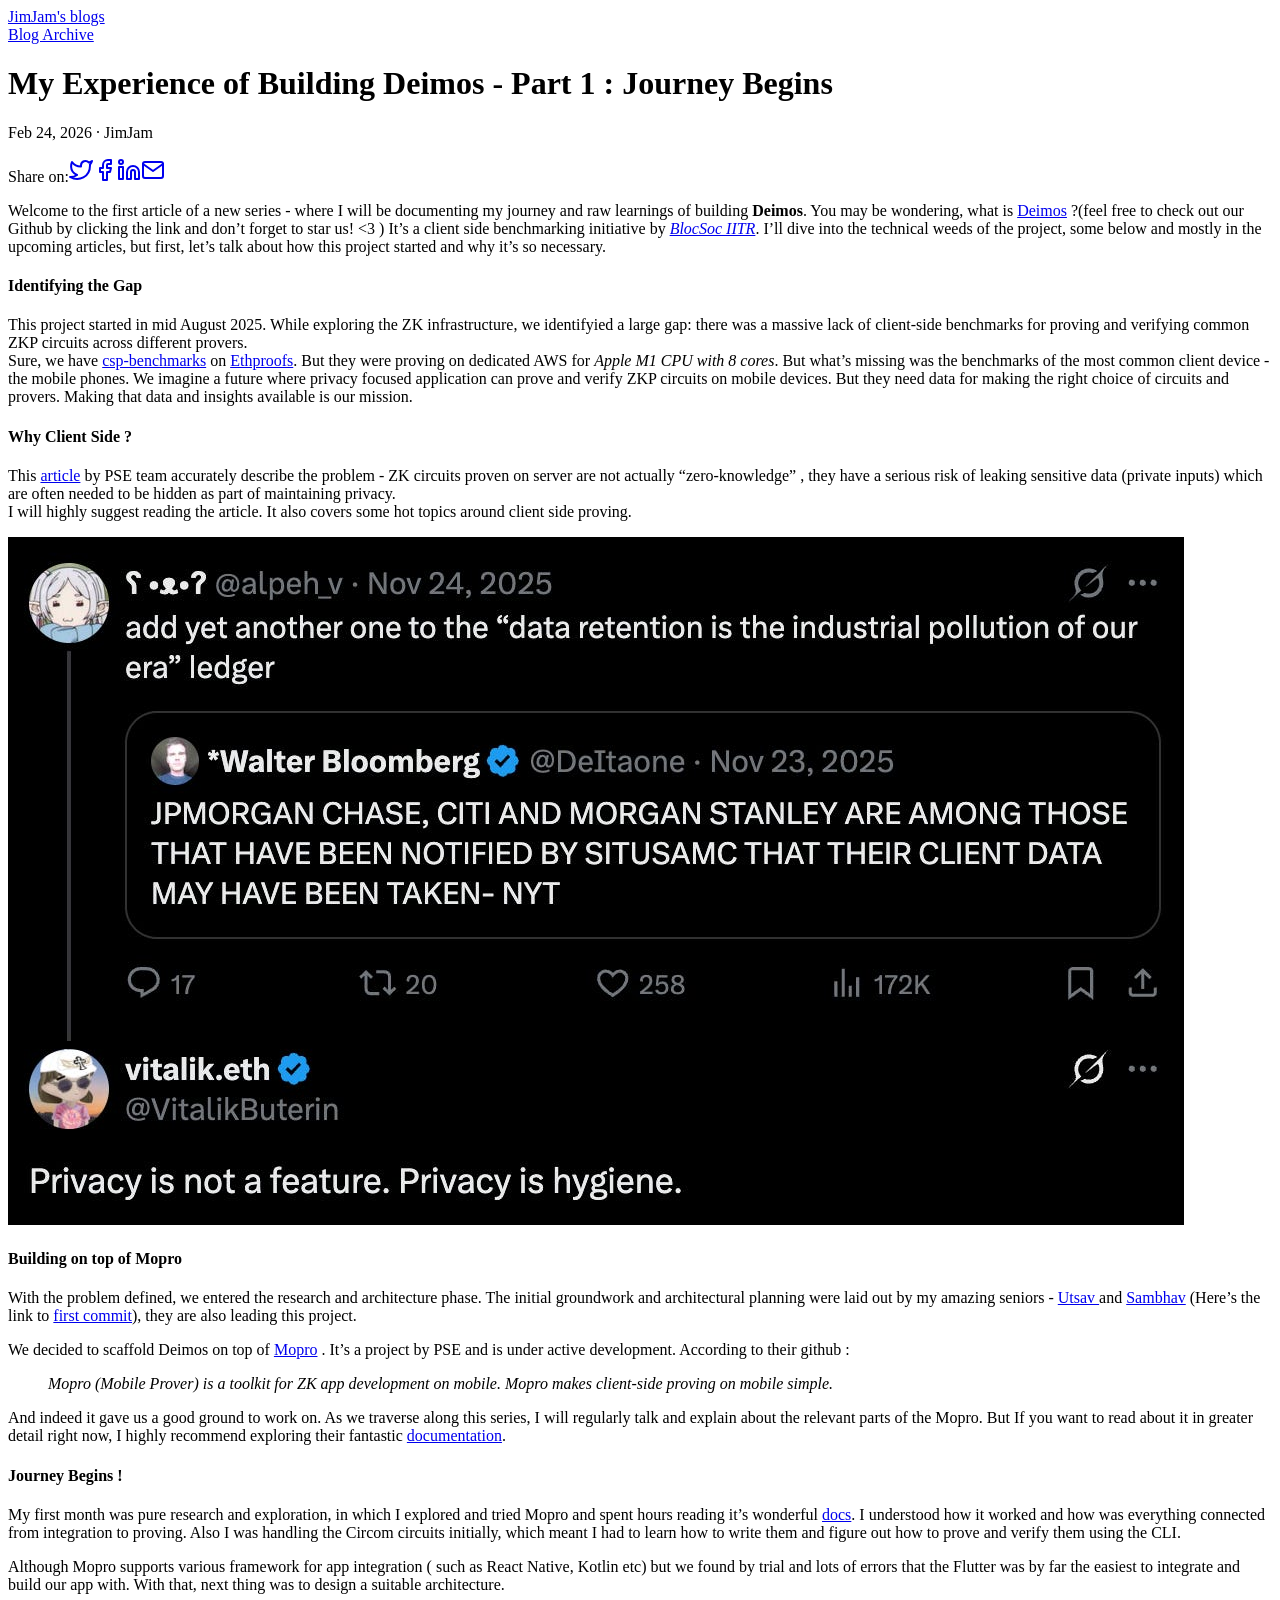
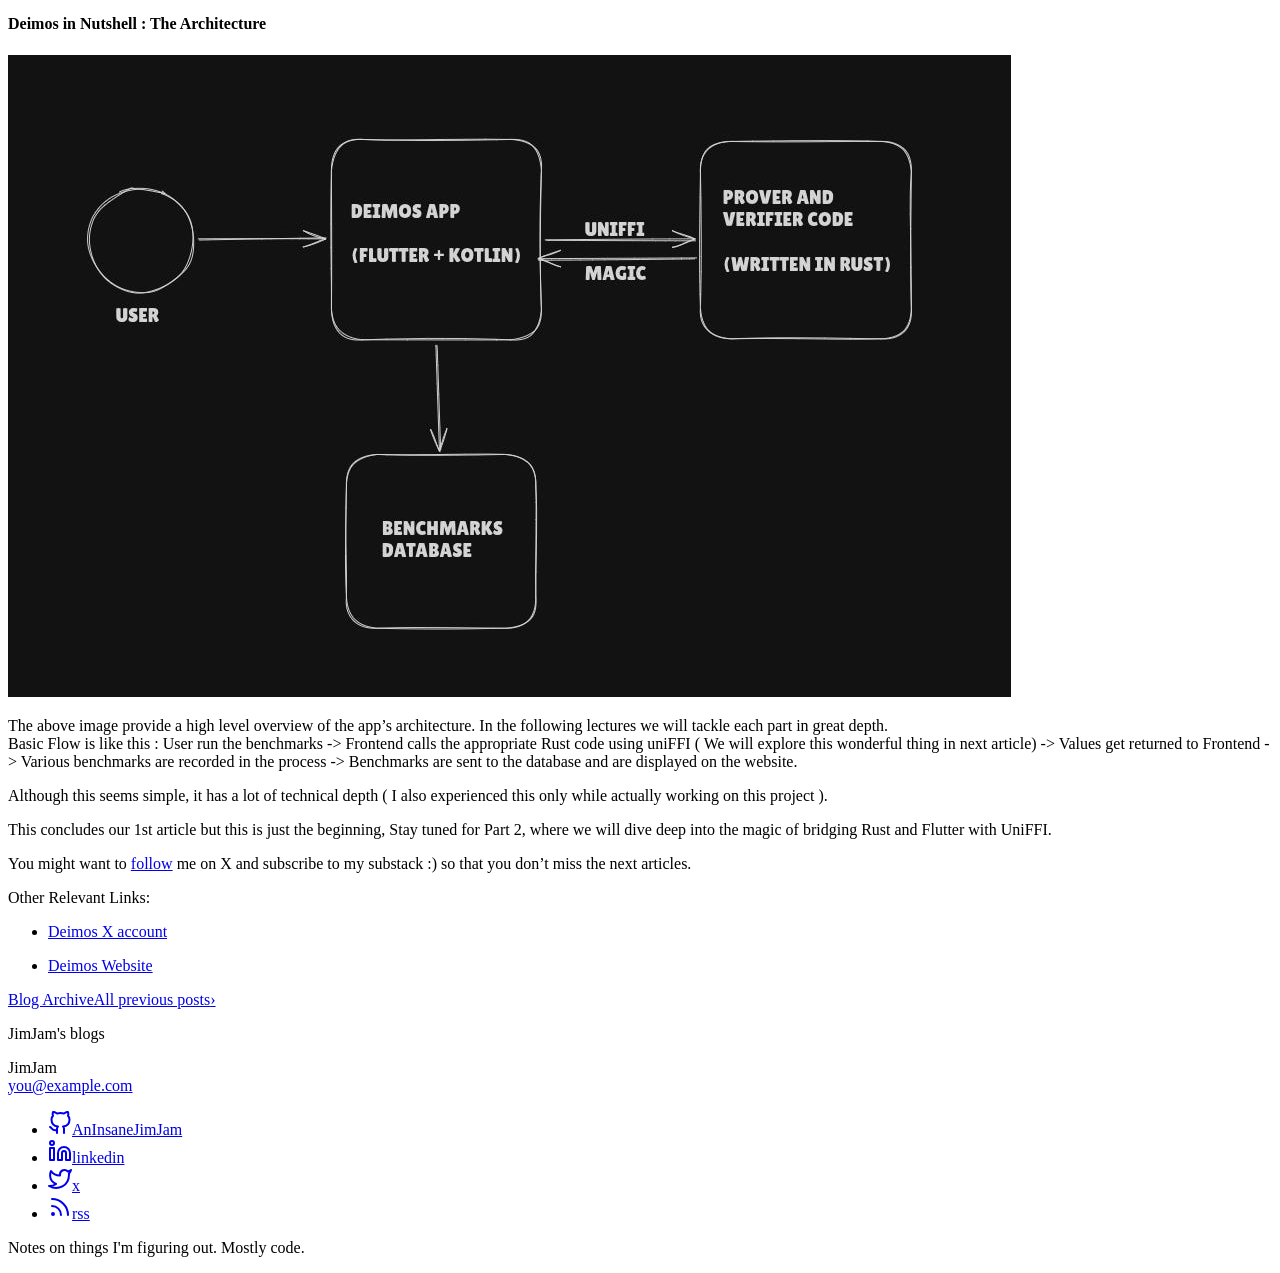
==== docs/building-deimos-part-1/index.html @ ca6a301f "Build to repo-root docs/ for GitHub Pages Pages serves either the repo root or /docs, so build.py no" ====
<!doctype html>
<html lang="en">
<head>
<meta charset="utf-8">
<meta name="viewport" content="width=device-width, initial-scale=1">
<title>My Experience of Building Deimos - Part 1 : Journey Begins</title>
<link rel="alternate" type="application/rss+xml" title="JimJam's blogs" href="/feed.xml">
<link rel="stylesheet" href="/style.css">
</head>
<body>

<header><div class="wrap">
  <a class="site" href="/">JimJam's blogs</a>
  <nav><a href="/">Blog Archive</a></nav>
</div></header>

<main class="wrap">
<h1>My Experience of Building Deimos - Part 1 : Journey Begins</h1><p class="meta">Feb 24, 2026 &middot; JimJam</p><p class="share"><span>Share on:</span><a href="https://twitter.com/intent/tweet?url=https%3A%2F%2Fanandbansal.me%2Fbuilding-deimos-part-1%2F&text=My%20Experience%20of%20Building%20Deimos%20-%20Part%201%20%3A%20Journey%20Begins" title="Share on twitter" aria-label="Share on twitter" rel="noopener" target="_blank"><svg xmlns="http://www.w3.org/2000/svg" width="24" height="24" viewBox="0 0 24 24" fill="none" stroke="currentColor" stroke-width="2" stroke-linecap="round" stroke-linejoin="round" class="feather feather-twitter"><path d="M23 3a10.9 10.9 0 0 1-3.14 1.53 4.48 4.48 0 0 0-7.86 3v1A10.66 10.66 0 0 1 3 4s-4 9 5 13a11.64 11.64 0 0 1-7 2c9 5 20 0 20-11.5a4.5 4.5 0 0 0-.08-.83A7.72 7.72 0 0 0 23 3z"></path></svg></a><a href="https://www.facebook.com/sharer/sharer.php?u=https%3A%2F%2Fanandbansal.me%2Fbuilding-deimos-part-1%2F" title="Share on facebook" aria-label="Share on facebook" rel="noopener" target="_blank"><svg xmlns="http://www.w3.org/2000/svg" width="24" height="24" viewBox="0 0 24 24" fill="none" stroke="currentColor" stroke-width="2" stroke-linecap="round" stroke-linejoin="round" class="feather feather-facebook"><path d="M18 2h-3a5 5 0 0 0-5 5v3H7v4h3v8h4v-8h3l1-4h-4V7a1 1 0 0 1 1-1h3z"></path></svg></a><a href="https://www.linkedin.com/sharing/share-offsite/?url=https%3A%2F%2Fanandbansal.me%2Fbuilding-deimos-part-1%2F" title="Share on linkedin" aria-label="Share on linkedin" rel="noopener" target="_blank"><svg xmlns="http://www.w3.org/2000/svg" width="24" height="24" viewBox="0 0 24 24" fill="none" stroke="currentColor" stroke-width="2" stroke-linecap="round" stroke-linejoin="round" class="feather feather-linkedin"><path d="M16 8a6 6 0 0 1 6 6v7h-4v-7a2 2 0 0 0-2-2 2 2 0 0 0-2 2v7h-4v-7a6 6 0 0 1 6-6z"></path><rect x="2" y="9" width="4" height="12"></rect><circle cx="4" cy="4" r="2"></circle></svg></a><a href="mailto:?subject=My%20Experience%20of%20Building%20Deimos%20-%20Part%201%20%3A%20Journey%20Begins&body=https%3A%2F%2Fanandbansal.me%2Fbuilding-deimos-part-1%2F" title="Share on mail" aria-label="Share on mail" rel="noopener" target="_blank"><svg xmlns="http://www.w3.org/2000/svg" width="24" height="24" viewBox="0 0 24 24" fill="none" stroke="currentColor" stroke-width="2" stroke-linecap="round" stroke-linejoin="round" class="feather feather-mail"><path d="M4 4h16c1.1 0 2 .9 2 2v12c0 1.1-.9 2-2 2H4c-1.1 0-2-.9-2-2V6c0-1.1.9-2 2-2z"></path><polyline points="22,6 12,13 2,6"></polyline></svg></a></p>
<p>Welcome to the first article of a new series - where I will be documenting my journey and raw learnings of building <strong>Deimos</strong>. You may be wondering, what is <a href="https://github.com/BlocSoc-iitr/Deimos">Deimos</a> ?(feel free to check out our Github by clicking the link and don&rsquo;t forget to star us! &lt;3 ) It&rsquo;s a client side benchmarking initiative by <em><a href="https://blocsoc.eth.limo/">BlocSoc IITR</a></em>. I&rsquo;ll dive into the technical weeds of the project, some below and mostly in the upcoming articles, but first, let&rsquo;s talk about how this project started and why it&rsquo;s so necessary. </p>
<h4>Identifying the Gap</h4>
<p>This project started in mid August 2025. While exploring the ZK infrastructure, we identifyied a large gap: there was a massive lack of client-side benchmarks for proving and verifying common ZKP circuits across different provers.<br />
Sure, we have <a href="https://github.com/privacy-ethereum/csp-benchmarks">csp-benchmarks</a> on <a href="https://ethproofs.org/csp-benchmarks">Ethproofs</a>. But they were proving on dedicated AWS for <em>Apple M1 CPU with 8 cores</em>. But what&rsquo;s missing was the benchmarks of the most common client device - the mobile phones. We imagine a future where privacy focused application can prove and verify ZKP circuits on mobile devices. But they need data for making the right choice of circuits and provers. Making that data and insights available is our mission.</p>
<h4>Why Client Side ?</h4>
<p>This <a href="https://pse.dev/blog/client-side-gpu-everyday-ef-privacy">article</a> by PSE team accurately describe the problem - ZK circuits proven on server are not actually &ldquo;zero-knowledge&rdquo; , they have a serious risk of leaking sensitive data (private inputs) which are often needed to be hidden as part of maintaining privacy.<br />
I will highly suggest reading the article. It also covers some hot topics around client side proving.</p>
<p><a href="https://substackcdn.com/image/fetch/$s_!gdRY!,f_auto,q_auto:good,fl_progressive:steep/https%3A%2F%2Fsubstack-post-media.s3.amazonaws.com%2Fpublic%2Fimages%2Fc25aa184-a5d3-4c46-b5dc-71ba2c012392_1176x688.png"><img alt="privacy-is-hygiene" src="img1.png" /></a></p>
<h4>Building on top of Mopro</h4>
<p>With the problem defined, we entered the research and architecture phase. The initial groundwork and architectural planning were laid out by my amazing seniors - <a href="https://x.com/0x_senpai_x">Utsav </a> and <a href="https://x.com/0x_Wyrm">Sambhav</a> (Here&rsquo;s the link to <a href="https://github.com/BlocSoc-iitr/Deimos/commit/5ffde5606c9167bf0aa81b2a57cf2f94dfaa3d02">first commit</a>), they are also leading this project.</p>
<p>We decided to scaffold Deimos on top of <a href="https://github.com/zkmopro/mopro">Mopro</a> . It&rsquo;s a project by PSE and is under active development. According to their github :</p>
<blockquote>
<p><em>Mopro (Mobile Prover) is a toolkit for ZK app development on mobile. Mopro makes client-side proving on mobile simple.</em></p>
</blockquote>
<p>And indeed it gave us a good ground to work on. As we traverse along this series, I will regularly talk and explain about the relevant parts of the Mopro. But If you want to read about it in greater detail right now, I highly recommend exploring their fantastic <a href="https://zkmopro.org/docs/intro/">documentation</a>.  </p>
<h4>Journey Begins !</h4>
<p>My first month was pure research and exploration, in which I explored and tried Mopro and spent hours reading it&rsquo;s wonderful <a href="https://zkmopro.org/docs/intro/">docs</a>. I understood how it worked and how was everything connected from integration to proving. Also I was handling the Circom circuits initially, which meant I had to learn how to write them and figure out how to prove and verify them using the CLI. </p>
<p>Although Mopro supports various framework for app integration ( such as React Native, Kotlin etc) but we found by trial and lots of errors that the Flutter was by far the easiest to integrate and build our app with. With that, next thing was to design a suitable architecture.</p>
<h4>Deimos in Nutshell : The Architecture</h4>
<p><a href="https://substackcdn.com/image/fetch/$s_!7ksa!,f_auto,q_auto:good,fl_progressive:steep/https%3A%2F%2Fsubstack-post-media.s3.amazonaws.com%2Fpublic%2Fimages%2Ff2517148-7d2d-4f4d-86c5-e164734bd0dd_1003x642.png"><img alt="" src="img2.png" /></a></p>
<p>The above image provide a high level overview of the app&rsquo;s architecture. In the following lectures we will tackle each part in great depth.<br />
Basic Flow is like this : User run the benchmarks -&gt; Frontend calls the appropriate Rust code using uniFFI ( We will explore this wonderful thing in next article) -&gt; Values get returned to Frontend -&gt; Various benchmarks are recorded in the process -&gt; Benchmarks are sent to the database and are displayed on the website.</p>
<p>Although this seems simple, it has a lot of technical depth ( I also experienced this only while actually working on this project ).  </p>
<p>This concludes our 1st article but this is just the beginning, Stay tuned for Part 2, where we will dive deep into the magic of bridging Rust and Flutter with UniFFI.</p>
<p>You might want to <a href="https://x.com/AnIdiotJimJam">follow</a> me on X and subscribe to my substack :) so that you don&rsquo;t miss the next articles.  </p>
<p>Other Relevant Links: </p>
<ul>
<li>
<p><a href="https://x.com/Deimos_Labs">Deimos X account</a></p>
</li>
<li>
<p><a href="https://deimos-werw.vercel.app/">Deimos Website </a></p>
</li>
</ul>
<nav class="postnav"><span></span><a class="next" href="/"><span><span class="lbl">Blog Archive</span><span class="t">All previous posts</span></span><span class="arrow">&rsaquo;</span></a></nav>
</main>

<footer><div class="wrap">
  <p class="fname">JimJam's blogs</p>
  <div class="fcols">
    <p>JimJam<br><a href="mailto:you@example.com">you@example.com</a></p>
    <ul class="social">
      <li><a href="https://github.com/AnInsaneJimJam"><svg xmlns="http://www.w3.org/2000/svg" width="24" height="24" viewBox="0 0 24 24" fill="none" stroke="currentColor" stroke-width="2" stroke-linecap="round" stroke-linejoin="round" class="feather feather-github"><path d="M9 19c-5 1.5-5-2.5-7-3m14 6v-3.87a3.37 3.37 0 0 0-.94-2.61c3.14-.35 6.44-1.54 6.44-7A5.44 5.44 0 0 0 20 4.77 5.07 5.07 0 0 0 19.91 1S18.73.65 16 2.48a13.38 13.38 0 0 0-7 0C6.27.65 5.09 1 5.09 1A5.07 5.07 0 0 0 5 4.77a5.44 5.44 0 0 0-1.5 3.78c0 5.42 3.3 6.61 6.44 7A3.37 3.37 0 0 0 9 18.13V22"></path></svg><span>AnInsaneJimJam</span></a></li>
      <li><a href="https://www.linkedin.com/in/anand-bansal-2a10a4337/"><svg xmlns="http://www.w3.org/2000/svg" width="24" height="24" viewBox="0 0 24 24" fill="none" stroke="currentColor" stroke-width="2" stroke-linecap="round" stroke-linejoin="round" class="feather feather-linkedin"><path d="M16 8a6 6 0 0 1 6 6v7h-4v-7a2 2 0 0 0-2-2 2 2 0 0 0-2 2v7h-4v-7a6 6 0 0 1 6-6z"></path><rect x="2" y="9" width="4" height="12"></rect><circle cx="4" cy="4" r="2"></circle></svg><span>linkedin</span></a></li>
      <li><a href="https://x.com/AnIdiotJimJam"><svg xmlns="http://www.w3.org/2000/svg" width="24" height="24" viewBox="0 0 24 24" fill="none" stroke="currentColor" stroke-width="2" stroke-linecap="round" stroke-linejoin="round" class="feather feather-twitter"><path d="M23 3a10.9 10.9 0 0 1-3.14 1.53 4.48 4.48 0 0 0-7.86 3v1A10.66 10.66 0 0 1 3 4s-4 9 5 13a11.64 11.64 0 0 1-7 2c9 5 20 0 20-11.5a4.5 4.5 0 0 0-.08-.83A7.72 7.72 0 0 0 23 3z"></path></svg><span>x</span></a></li>
      <li><a href="/feed.xml"><svg xmlns="http://www.w3.org/2000/svg" width="24" height="24" viewBox="0 0 24 24" fill="none" stroke="currentColor" stroke-width="2" stroke-linecap="round" stroke-linejoin="round" class="feather feather-rss"><path d="M4 11a9 9 0 0 1 9 9"></path><path d="M4 4a16 16 0 0 1 16 16"></path><circle cx="5" cy="19" r="1"></circle></svg><span>rss</span></a></li>
    </ul>
    <p class="blurb">Notes on things I'm figuring out. Mostly code.</p>
  </div>
</div></footer>

</body>
</html>
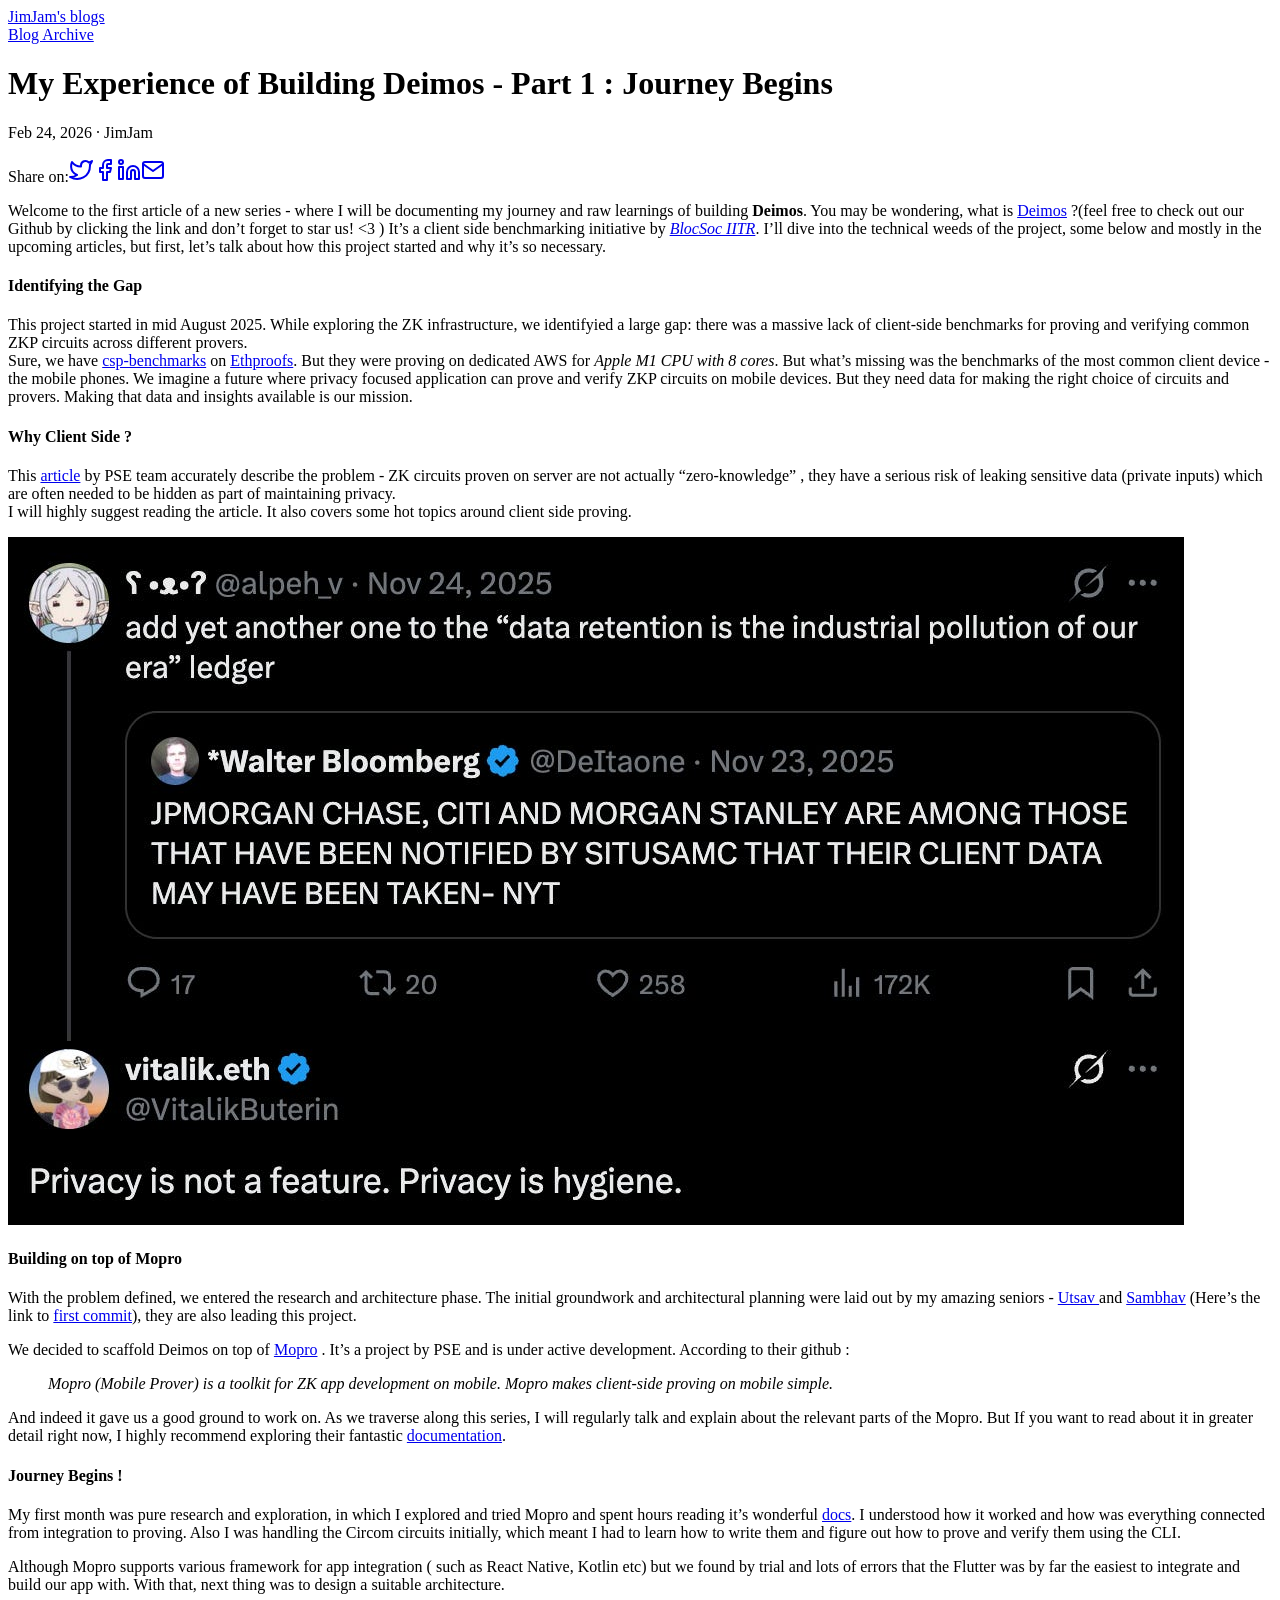
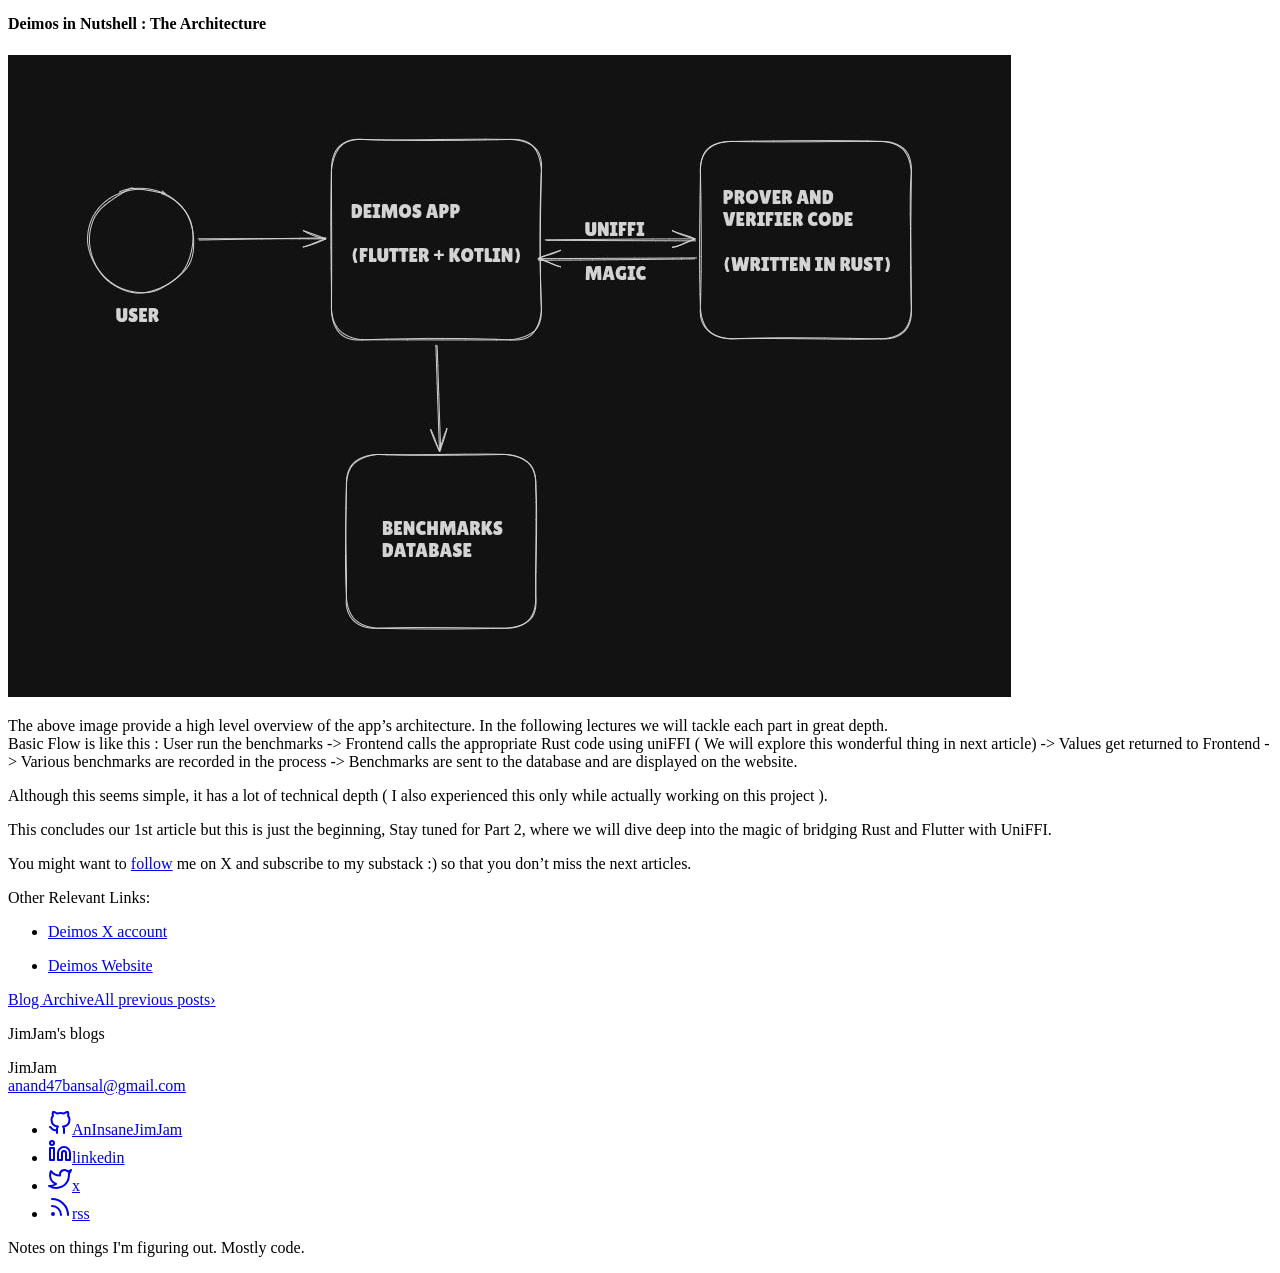
==== commit bf8dbf83: "Add contact email to footer" ====
--- a/docs/building-deimos-part-1/index.html
+++ b/docs/building-deimos-part-1/index.html
@@ -15,7 +15,7 @@
 </div></header>
 
 <main class="wrap">
-<h1>My Experience of Building Deimos - Part 1 : Journey Begins</h1><p class="meta">Feb 24, 2026 &middot; JimJam</p><p class="share"><span>Share on:</span><a href="https://twitter.com/intent/tweet?url=https%3A%2F%2Fanandbansal.me%2Fbuilding-deimos-part-1%2F&text=My%20Experience%20of%20Building%20Deimos%20-%20Part%201%20%3A%20Journey%20Begins" title="Share on twitter" aria-label="Share on twitter" rel="noopener" target="_blank"><svg xmlns="http://www.w3.org/2000/svg" width="24" height="24" viewBox="0 0 24 24" fill="none" stroke="currentColor" stroke-width="2" stroke-linecap="round" stroke-linejoin="round" class="feather feather-twitter"><path d="M23 3a10.9 10.9 0 0 1-3.14 1.53 4.48 4.48 0 0 0-7.86 3v1A10.66 10.66 0 0 1 3 4s-4 9 5 13a11.64 11.64 0 0 1-7 2c9 5 20 0 20-11.5a4.5 4.5 0 0 0-.08-.83A7.72 7.72 0 0 0 23 3z"></path></svg></a><a href="https://www.facebook.com/sharer/sharer.php?u=https%3A%2F%2Fanandbansal.me%2Fbuilding-deimos-part-1%2F" title="Share on facebook" aria-label="Share on facebook" rel="noopener" target="_blank"><svg xmlns="http://www.w3.org/2000/svg" width="24" height="24" viewBox="0 0 24 24" fill="none" stroke="currentColor" stroke-width="2" stroke-linecap="round" stroke-linejoin="round" class="feather feather-facebook"><path d="M18 2h-3a5 5 0 0 0-5 5v3H7v4h3v8h4v-8h3l1-4h-4V7a1 1 0 0 1 1-1h3z"></path></svg></a><a href="https://www.linkedin.com/sharing/share-offsite/?url=https%3A%2F%2Fanandbansal.me%2Fbuilding-deimos-part-1%2F" title="Share on linkedin" aria-label="Share on linkedin" rel="noopener" target="_blank"><svg xmlns="http://www.w3.org/2000/svg" width="24" height="24" viewBox="0 0 24 24" fill="none" stroke="currentColor" stroke-width="2" stroke-linecap="round" stroke-linejoin="round" class="feather feather-linkedin"><path d="M16 8a6 6 0 0 1 6 6v7h-4v-7a2 2 0 0 0-2-2 2 2 0 0 0-2 2v7h-4v-7a6 6 0 0 1 6-6z"></path><rect x="2" y="9" width="4" height="12"></rect><circle cx="4" cy="4" r="2"></circle></svg></a><a href="mailto:?subject=My%20Experience%20of%20Building%20Deimos%20-%20Part%201%20%3A%20Journey%20Begins&body=https%3A%2F%2Fanandbansal.me%2Fbuilding-deimos-part-1%2F" title="Share on mail" aria-label="Share on mail" rel="noopener" target="_blank"><svg xmlns="http://www.w3.org/2000/svg" width="24" height="24" viewBox="0 0 24 24" fill="none" stroke="currentColor" stroke-width="2" stroke-linecap="round" stroke-linejoin="round" class="feather feather-mail"><path d="M4 4h16c1.1 0 2 .9 2 2v12c0 1.1-.9 2-2 2H4c-1.1 0-2-.9-2-2V6c0-1.1.9-2 2-2z"></path><polyline points="22,6 12,13 2,6"></polyline></svg></a></p>
+<h1>My Experience of Building Deimos - Part 1 : Journey Begins</h1><p class="meta">Feb 24, 2026 &middot; JimJam</p><p class="share"><span>Share on:</span><a href="https://twitter.com/intent/tweet?url=https%3A%2F%2Fblog.anandbansal.me%2Fbuilding-deimos-part-1%2F&text=My%20Experience%20of%20Building%20Deimos%20-%20Part%201%20%3A%20Journey%20Begins" title="Share on twitter" aria-label="Share on twitter" rel="noopener" target="_blank"><svg xmlns="http://www.w3.org/2000/svg" width="24" height="24" viewBox="0 0 24 24" fill="none" stroke="currentColor" stroke-width="2" stroke-linecap="round" stroke-linejoin="round" class="feather feather-twitter"><path d="M23 3a10.9 10.9 0 0 1-3.14 1.53 4.48 4.48 0 0 0-7.86 3v1A10.66 10.66 0 0 1 3 4s-4 9 5 13a11.64 11.64 0 0 1-7 2c9 5 20 0 20-11.5a4.5 4.5 0 0 0-.08-.83A7.72 7.72 0 0 0 23 3z"></path></svg></a><a href="https://www.facebook.com/sharer/sharer.php?u=https%3A%2F%2Fblog.anandbansal.me%2Fbuilding-deimos-part-1%2F" title="Share on facebook" aria-label="Share on facebook" rel="noopener" target="_blank"><svg xmlns="http://www.w3.org/2000/svg" width="24" height="24" viewBox="0 0 24 24" fill="none" stroke="currentColor" stroke-width="2" stroke-linecap="round" stroke-linejoin="round" class="feather feather-facebook"><path d="M18 2h-3a5 5 0 0 0-5 5v3H7v4h3v8h4v-8h3l1-4h-4V7a1 1 0 0 1 1-1h3z"></path></svg></a><a href="https://www.linkedin.com/sharing/share-offsite/?url=https%3A%2F%2Fblog.anandbansal.me%2Fbuilding-deimos-part-1%2F" title="Share on linkedin" aria-label="Share on linkedin" rel="noopener" target="_blank"><svg xmlns="http://www.w3.org/2000/svg" width="24" height="24" viewBox="0 0 24 24" fill="none" stroke="currentColor" stroke-width="2" stroke-linecap="round" stroke-linejoin="round" class="feather feather-linkedin"><path d="M16 8a6 6 0 0 1 6 6v7h-4v-7a2 2 0 0 0-2-2 2 2 0 0 0-2 2v7h-4v-7a6 6 0 0 1 6-6z"></path><rect x="2" y="9" width="4" height="12"></rect><circle cx="4" cy="4" r="2"></circle></svg></a><a href="mailto:?subject=My%20Experience%20of%20Building%20Deimos%20-%20Part%201%20%3A%20Journey%20Begins&body=https%3A%2F%2Fblog.anandbansal.me%2Fbuilding-deimos-part-1%2F" title="Share on mail" aria-label="Share on mail" rel="noopener" target="_blank"><svg xmlns="http://www.w3.org/2000/svg" width="24" height="24" viewBox="0 0 24 24" fill="none" stroke="currentColor" stroke-width="2" stroke-linecap="round" stroke-linejoin="round" class="feather feather-mail"><path d="M4 4h16c1.1 0 2 .9 2 2v12c0 1.1-.9 2-2 2H4c-1.1 0-2-.9-2-2V6c0-1.1.9-2 2-2z"></path><polyline points="22,6 12,13 2,6"></polyline></svg></a></p>
 <p>Welcome to the first article of a new series - where I will be documenting my journey and raw learnings of building <strong>Deimos</strong>. You may be wondering, what is <a href="https://github.com/BlocSoc-iitr/Deimos">Deimos</a> ?(feel free to check out our Github by clicking the link and don&rsquo;t forget to star us! &lt;3 ) It&rsquo;s a client side benchmarking initiative by <em><a href="https://blocsoc.eth.limo/">BlocSoc IITR</a></em>. I&rsquo;ll dive into the technical weeds of the project, some below and mostly in the upcoming articles, but first, let&rsquo;s talk about how this project started and why it&rsquo;s so necessary. </p>
 <h4>Identifying the Gap</h4>
 <p>This project started in mid August 2025. While exploring the ZK infrastructure, we identifyied a large gap: there was a massive lack of client-side benchmarks for proving and verifying common ZKP circuits across different provers.<br />
@@ -56,7 +56,7 @@
 <footer><div class="wrap">
   <p class="fname">JimJam's blogs</p>
   <div class="fcols">
-    <p>JimJam<br><a href="mailto:you@example.com">you@example.com</a></p>
+    <p>JimJam<br><a href="mailto:anand47bansal@gmail.com">anand47bansal@gmail.com</a></p>
     <ul class="social">
       <li><a href="https://github.com/AnInsaneJimJam"><svg xmlns="http://www.w3.org/2000/svg" width="24" height="24" viewBox="0 0 24 24" fill="none" stroke="currentColor" stroke-width="2" stroke-linecap="round" stroke-linejoin="round" class="feather feather-github"><path d="M9 19c-5 1.5-5-2.5-7-3m14 6v-3.87a3.37 3.37 0 0 0-.94-2.61c3.14-.35 6.44-1.54 6.44-7A5.44 5.44 0 0 0 20 4.77 5.07 5.07 0 0 0 19.91 1S18.73.65 16 2.48a13.38 13.38 0 0 0-7 0C6.27.65 5.09 1 5.09 1A5.07 5.07 0 0 0 5 4.77a5.44 5.44 0 0 0-1.5 3.78c0 5.42 3.3 6.61 6.44 7A3.37 3.37 0 0 0 9 18.13V22"></path></svg><span>AnInsaneJimJam</span></a></li>
       <li><a href="https://www.linkedin.com/in/anand-bansal-2a10a4337/"><svg xmlns="http://www.w3.org/2000/svg" width="24" height="24" viewBox="0 0 24 24" fill="none" stroke="currentColor" stroke-width="2" stroke-linecap="round" stroke-linejoin="round" class="feather feather-linkedin"><path d="M16 8a6 6 0 0 1 6 6v7h-4v-7a2 2 0 0 0-2-2 2 2 0 0 0-2 2v7h-4v-7a6 6 0 0 1 6-6z"></path><rect x="2" y="9" width="4" height="12"></rect><circle cx="4" cy="4" r="2"></circle></svg><span>linkedin</span></a></li>
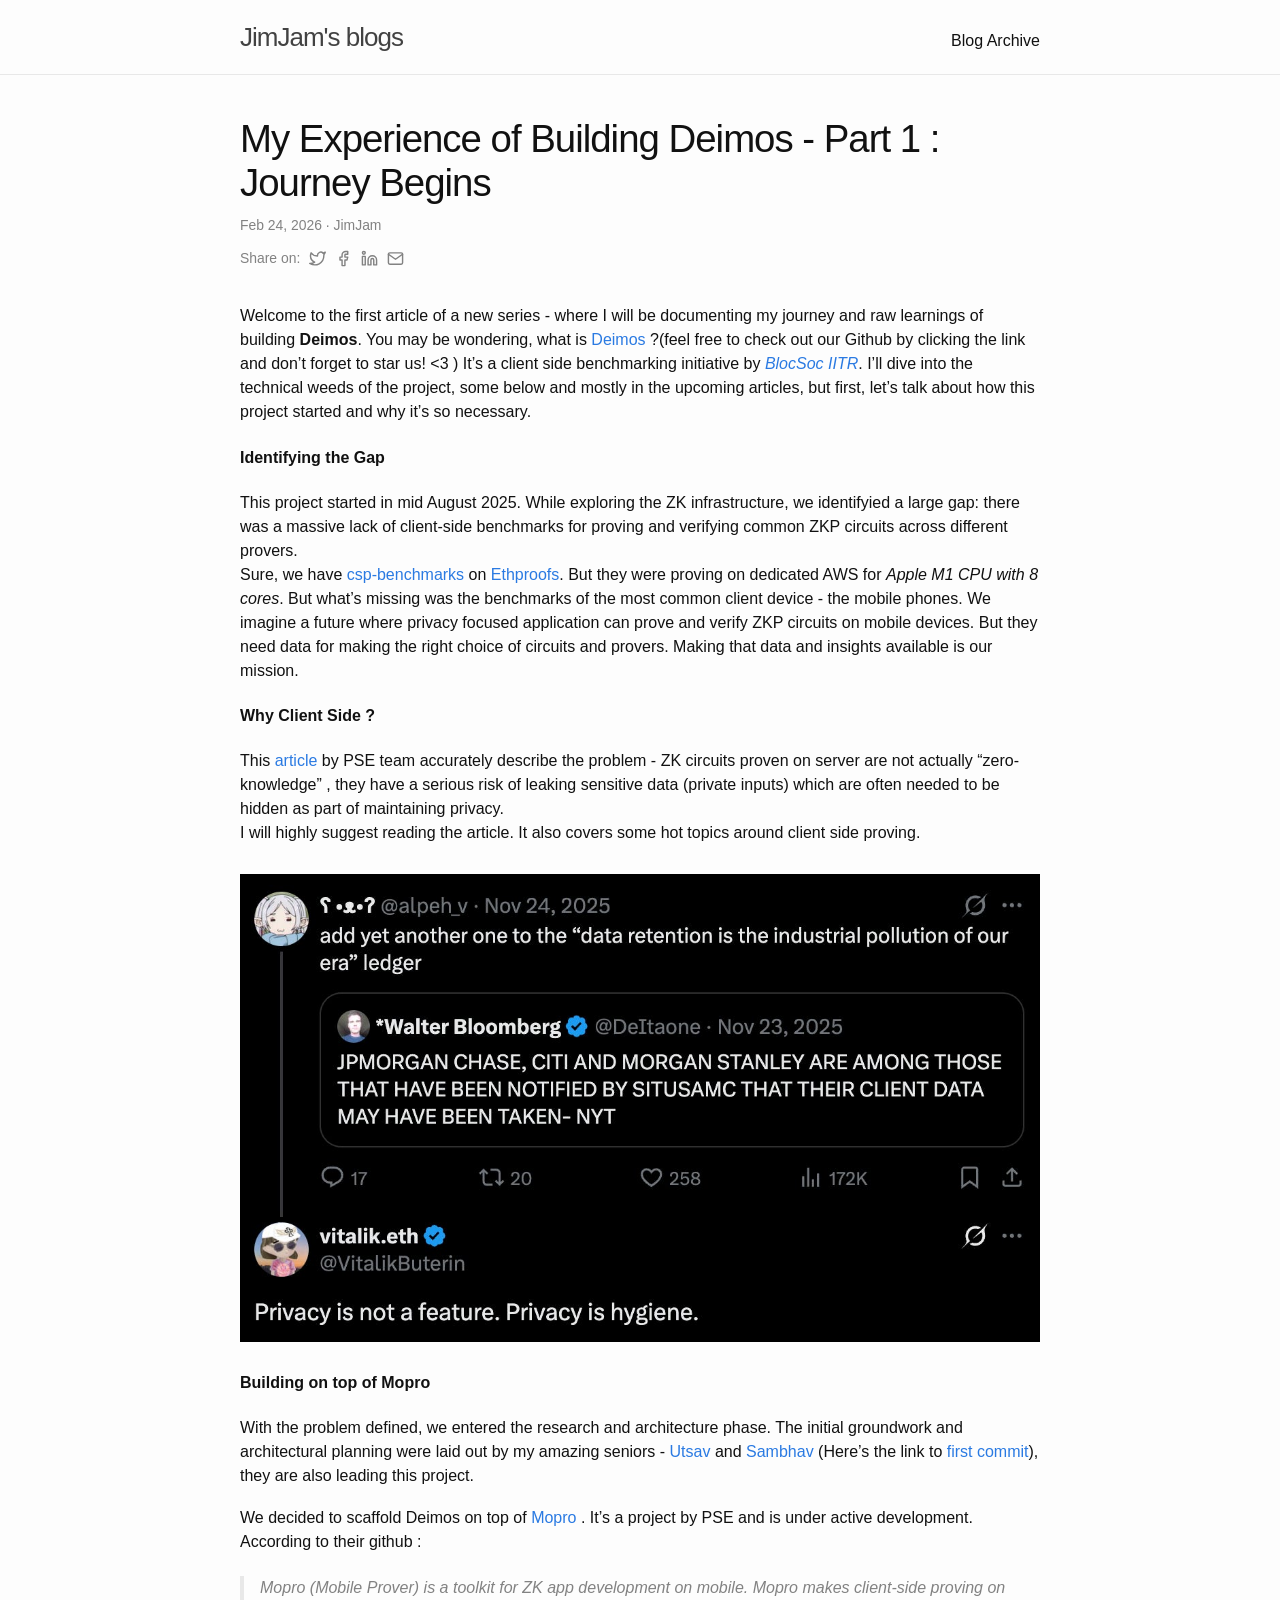
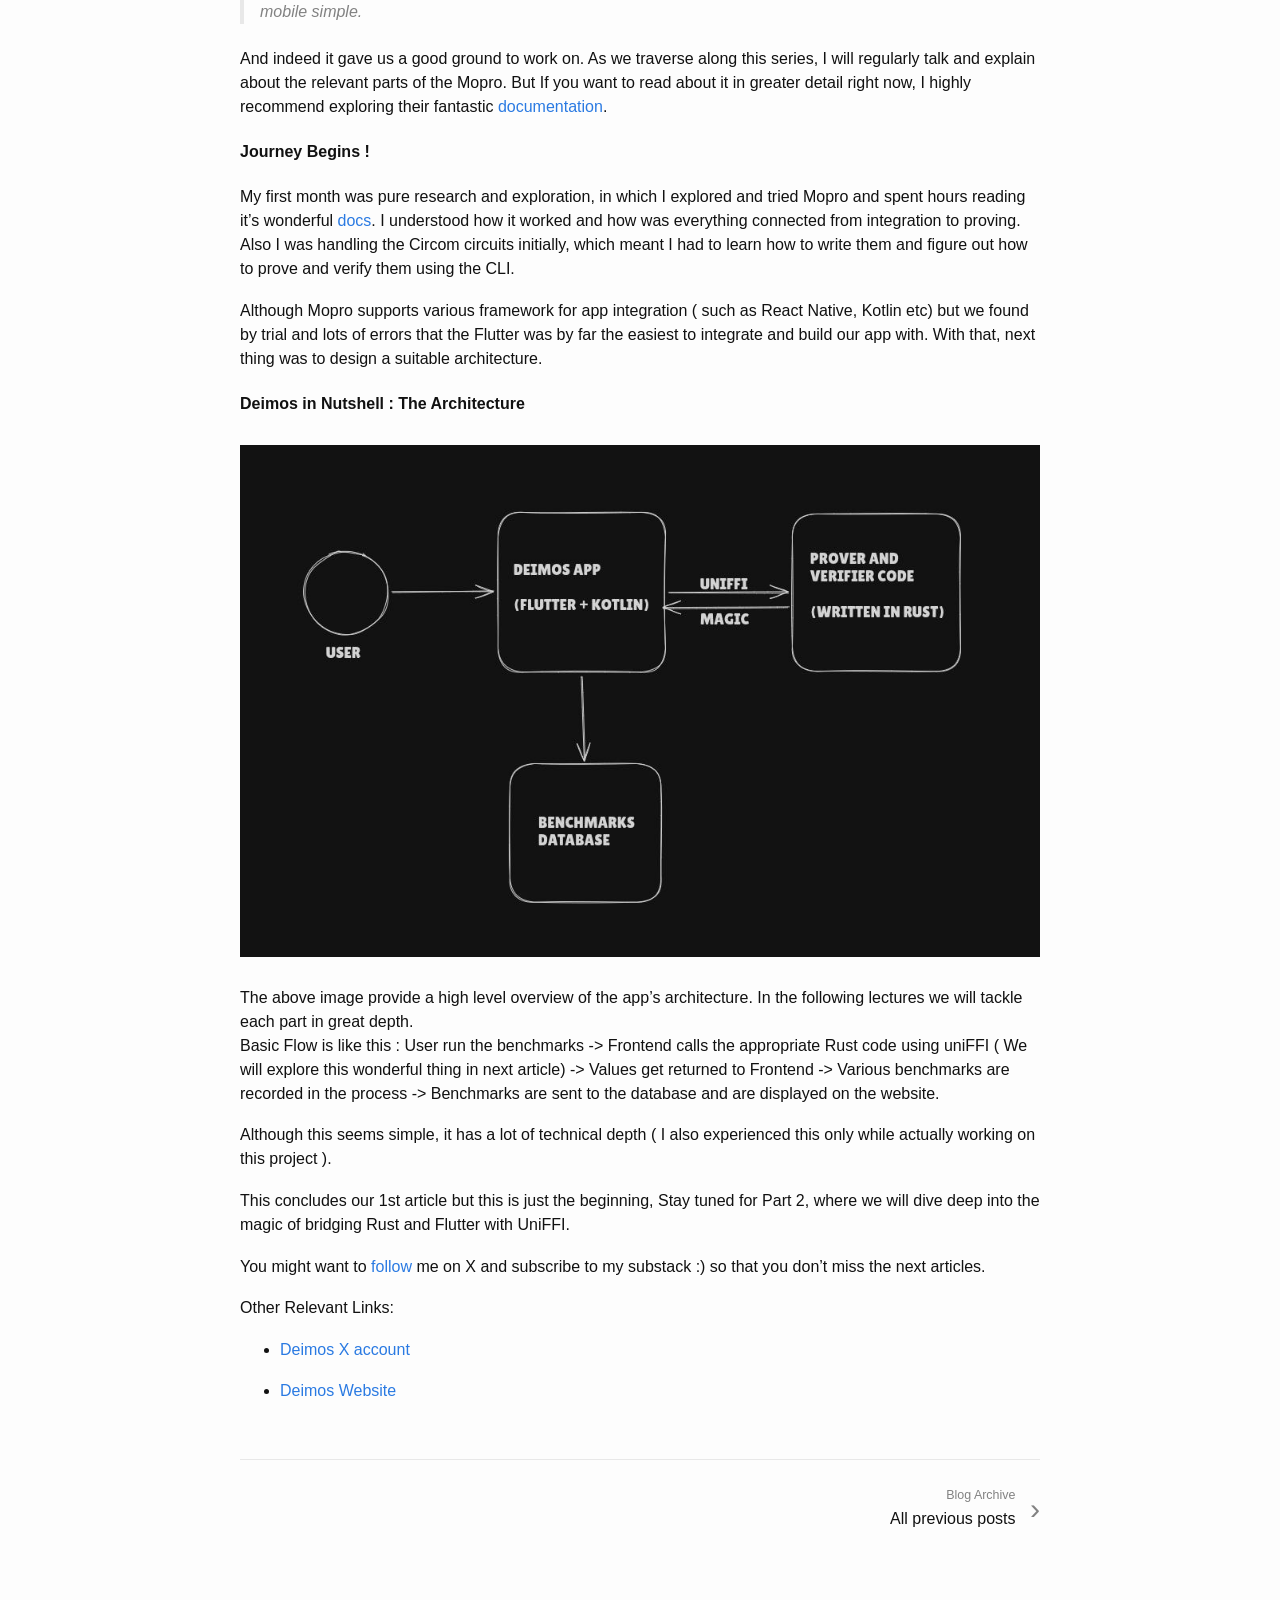
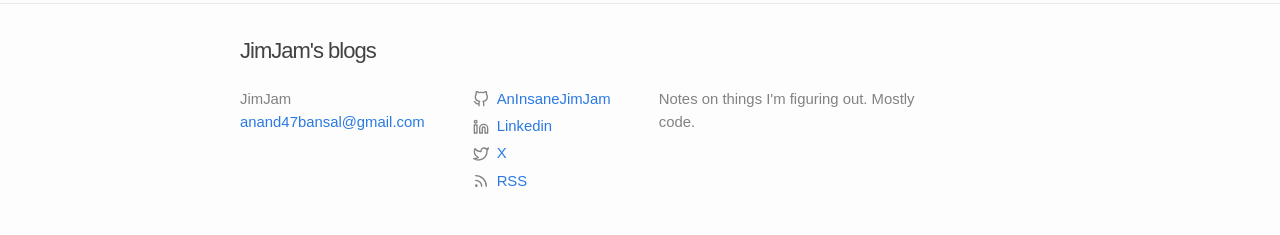
==== commit ff5f7786: "Publish" ====
--- a/docs/building-deimos-part-1/index.html
+++ b/docs/building-deimos-part-1/index.html
@@ -59,9 +59,9 @@
     <p>JimJam<br><a href="mailto:anand47bansal@gmail.com">anand47bansal@gmail.com</a></p>
     <ul class="social">
       <li><a href="https://github.com/AnInsaneJimJam"><svg xmlns="http://www.w3.org/2000/svg" width="24" height="24" viewBox="0 0 24 24" fill="none" stroke="currentColor" stroke-width="2" stroke-linecap="round" stroke-linejoin="round" class="feather feather-github"><path d="M9 19c-5 1.5-5-2.5-7-3m14 6v-3.87a3.37 3.37 0 0 0-.94-2.61c3.14-.35 6.44-1.54 6.44-7A5.44 5.44 0 0 0 20 4.77 5.07 5.07 0 0 0 19.91 1S18.73.65 16 2.48a13.38 13.38 0 0 0-7 0C6.27.65 5.09 1 5.09 1A5.07 5.07 0 0 0 5 4.77a5.44 5.44 0 0 0-1.5 3.78c0 5.42 3.3 6.61 6.44 7A3.37 3.37 0 0 0 9 18.13V22"></path></svg><span>AnInsaneJimJam</span></a></li>
-      <li><a href="https://www.linkedin.com/in/anand-bansal-2a10a4337/"><svg xmlns="http://www.w3.org/2000/svg" width="24" height="24" viewBox="0 0 24 24" fill="none" stroke="currentColor" stroke-width="2" stroke-linecap="round" stroke-linejoin="round" class="feather feather-linkedin"><path d="M16 8a6 6 0 0 1 6 6v7h-4v-7a2 2 0 0 0-2-2 2 2 0 0 0-2 2v7h-4v-7a6 6 0 0 1 6-6z"></path><rect x="2" y="9" width="4" height="12"></rect><circle cx="4" cy="4" r="2"></circle></svg><span>linkedin</span></a></li>
-      <li><a href="https://x.com/AnIdiotJimJam"><svg xmlns="http://www.w3.org/2000/svg" width="24" height="24" viewBox="0 0 24 24" fill="none" stroke="currentColor" stroke-width="2" stroke-linecap="round" stroke-linejoin="round" class="feather feather-twitter"><path d="M23 3a10.9 10.9 0 0 1-3.14 1.53 4.48 4.48 0 0 0-7.86 3v1A10.66 10.66 0 0 1 3 4s-4 9 5 13a11.64 11.64 0 0 1-7 2c9 5 20 0 20-11.5a4.5 4.5 0 0 0-.08-.83A7.72 7.72 0 0 0 23 3z"></path></svg><span>x</span></a></li>
-      <li><a href="/feed.xml"><svg xmlns="http://www.w3.org/2000/svg" width="24" height="24" viewBox="0 0 24 24" fill="none" stroke="currentColor" stroke-width="2" stroke-linecap="round" stroke-linejoin="round" class="feather feather-rss"><path d="M4 11a9 9 0 0 1 9 9"></path><path d="M4 4a16 16 0 0 1 16 16"></path><circle cx="5" cy="19" r="1"></circle></svg><span>rss</span></a></li>
+      <li><a href="https://www.linkedin.com/in/anand-bansal-2a10a4337/"><svg xmlns="http://www.w3.org/2000/svg" width="24" height="24" viewBox="0 0 24 24" fill="none" stroke="currentColor" stroke-width="2" stroke-linecap="round" stroke-linejoin="round" class="feather feather-linkedin"><path d="M16 8a6 6 0 0 1 6 6v7h-4v-7a2 2 0 0 0-2-2 2 2 0 0 0-2 2v7h-4v-7a6 6 0 0 1 6-6z"></path><rect x="2" y="9" width="4" height="12"></rect><circle cx="4" cy="4" r="2"></circle></svg><span>Linkedin</span></a></li>
+      <li><a href="https://x.com/AnIdiotJimJam"><svg xmlns="http://www.w3.org/2000/svg" width="24" height="24" viewBox="0 0 24 24" fill="none" stroke="currentColor" stroke-width="2" stroke-linecap="round" stroke-linejoin="round" class="feather feather-twitter"><path d="M23 3a10.9 10.9 0 0 1-3.14 1.53 4.48 4.48 0 0 0-7.86 3v1A10.66 10.66 0 0 1 3 4s-4 9 5 13a11.64 11.64 0 0 1-7 2c9 5 20 0 20-11.5a4.5 4.5 0 0 0-.08-.83A7.72 7.72 0 0 0 23 3z"></path></svg><span>X</span></a></li>
+      <li><a href="/feed.xml"><svg xmlns="http://www.w3.org/2000/svg" width="24" height="24" viewBox="0 0 24 24" fill="none" stroke="currentColor" stroke-width="2" stroke-linecap="round" stroke-linejoin="round" class="feather feather-rss"><path d="M4 11a9 9 0 0 1 9 9"></path><path d="M4 4a16 16 0 0 1 16 16"></path><circle cx="5" cy="19" r="1"></circle></svg><span>RSS</span></a></li>
     </ul>
     <p class="blurb">Notes on things I'm figuring out. Mostly code.</p>
   </div>
--- a/style.css
+++ b/style.css
@@ -0,0 +1,172 @@
+:root {
+  --bg: #fdfdfd;
+  --fg: #111111;
+  --heading: #111111;
+  --site: #424242;
+  --muted: #828282;
+  --link: #2a7ae2;
+  --link-hover: #1756a9;
+  --rule: #e8e8e8;
+  --code-bg: #f7f7f7;
+  --measure: 800px;   /* text column. drop to ~640px for a shorter, easier line */
+  --body-font: -apple-system, BlinkMacSystemFont, "Segoe UI", Roboto, Helvetica,
+               Arial, sans-serif;
+}
+@media (prefers-color-scheme: dark) {
+  :root {
+    --bg: #17181c;
+    --fg: #e4e4e6;
+    --heading: #f2f2f4;
+    --site: #c3c3c8;
+    --muted: #8b8b93;
+    --link: #6aa6f0;
+    --link-hover: #9cc4f7;
+    --rule: #2b2c31;
+    --code-bg: #1e1f24;
+  }
+}
+
+body {
+  background: var(--bg);
+  color: var(--fg);
+  font: 400 16px/1.5 var(--body-font);
+  margin: 0;
+  -webkit-text-size-adjust: 100%;
+  font-feature-settings: "kern" 1;
+  font-kerning: normal;
+}
+
+/* rules span the full width, content stays inset in the text column */
+.wrap {
+  max-width: var(--measure);
+  margin: 0 auto;
+  padding-left: 1.5rem;
+  padding-right: 1.5rem;
+}
+
+/* ---- header: site name left, archive link right ---- */
+header { border-bottom: 1px solid var(--rule); }
+header .wrap {
+  display: flex;
+  justify-content: space-between;
+  align-items: baseline;
+  gap: 1rem;
+  padding-top: 1.1rem;
+  padding-bottom: 1.1rem;
+}
+header .site {
+  font-size: 26px;
+  font-weight: 300;
+  letter-spacing: -1px;
+  color: var(--site);
+  text-decoration: none;
+}
+header nav a { color: var(--fg); text-decoration: none; }
+header .site:hover, header nav a:hover { color: var(--link); }
+
+main.wrap { padding-top: 2.6rem; padding-bottom: 1rem; }
+
+h1 { font-size: 2.4rem; line-height: 1.15; font-weight: 400; letter-spacing: -1px; color: var(--heading); margin: 0 0 0.6rem; }
+h2 { font-size: 1.5rem; font-weight: 400; color: var(--heading); margin: 2.2rem 0 0.6rem; }
+h3 { font-size: 1.2rem; font-weight: 400; color: var(--heading); margin: 1.9rem 0 0.5rem; }
+p, ul, ol { margin: 0 0 1.1rem; }
+
+a { color: var(--link); text-decoration: none; }
+a:hover { color: var(--link-hover); text-decoration: underline; }
+
+/* date - author byline, and the dates in the index list */
+.meta { font-size: 0.87rem; color: var(--muted); margin: 0 0 2.2rem; }
+
+/* ---- share row, under the byline ---- */
+.share {
+  display: flex;
+  align-items: center;
+  gap: 0.55rem;
+  margin: -1.4rem 0 2.2rem;
+  font-size: 0.87rem;
+  color: var(--muted);
+}
+.share a { display: inline-flex; color: var(--muted); }
+.share a:hover { color: var(--link); }
+.share svg { width: 17px; height: 17px; }
+
+.posts { list-style: none; padding: 0; margin: 0; }
+.posts li { display: flex; gap: 1.4rem; align-items: baseline; margin-bottom: 1rem; }
+.posts .meta { flex: 0 0 7rem; margin: 0; }
+.posts a { font-size: 1.28rem; color: var(--heading); }
+.posts a:hover { color: var(--link); text-decoration: none; }
+
+img { max-width: 100%; height: auto; display: block; margin: 1.8rem auto; }
+
+blockquote {
+  margin: 1.4rem 0;
+  padding-left: 1rem;
+  border-left: 4px solid var(--rule);
+  color: var(--muted);
+  font-style: italic;
+}
+
+code {
+  font-family: ui-monospace, SFMono-Regular, Menlo, Consolas, monospace;
+  font-size: 0.85em;
+  background: var(--code-bg);
+  border: 1px solid var(--rule);
+  padding: 0.08em 0.35em;
+  border-radius: 3px;
+}
+pre {
+  background: var(--code-bg);
+  border: 1px solid var(--rule);
+  padding: 0.75rem 1rem;
+  border-radius: 3px;
+  overflow-x: auto;
+  line-height: 1.5;
+}
+pre code { background: none; border: 0; padding: 0; font-size: 0.82rem; }
+
+table { border-collapse: collapse; width: 100%; font-size: 0.94rem; }
+th, td { border-bottom: 1px solid var(--rule); padding: 0.45rem 0.6rem; text-align: left; }
+
+hr { border: 0; border-top: 1px solid var(--rule); margin: 2.2rem 0; }
+
+/* ---- previous post / archive, with chevrons on the outside ---- */
+.postnav {
+  display: flex;
+  justify-content: space-between;
+  gap: 2rem;
+  margin-top: 3.5rem;
+  padding-top: 1.6rem;
+  border-top: 1px solid var(--rule);
+}
+.postnav a { display: flex; gap: 0.9rem; align-items: center; max-width: 47%; color: var(--heading); }
+.postnav a:hover { text-decoration: none; }
+.postnav a:hover .t { color: var(--link); }
+.postnav .arrow { font-size: 1.9rem; line-height: 1; color: var(--muted); }
+.postnav .lbl { display: block; font-size: 0.78rem; color: var(--muted); margin-bottom: 0.15rem; }
+.postnav .next { margin-left: auto; text-align: right; }
+
+/* ---- footer ---- */
+footer { border-top: 1px solid var(--rule); margin-top: 3.5rem; color: var(--muted); }
+footer .wrap { padding-top: 1.9rem; padding-bottom: 2.4rem; }
+.fname {
+  font-size: 22px;
+  font-weight: 300;
+  letter-spacing: -1px;
+  color: var(--site);
+  margin: 0 0 1.3rem;
+}
+.fcols { display: flex; flex-wrap: wrap; gap: 1.4rem 3rem; font-size: 0.93rem; }
+.fcols ul { list-style: none; padding: 0; margin: 0; }
+.social li { margin-bottom: 0.3rem; }
+.social a { display: flex; align-items: center; gap: 0.5rem; }
+.social svg { width: 16px; height: 16px; flex: none; color: var(--muted); }
+.fcols p { margin: 0; }
+.blurb { max-width: 17rem; }
+
+@media (max-width: 640px) {
+  h1 { font-size: 1.9rem; }
+  .posts li { display: block; }
+  .posts .meta { margin-bottom: 0.1rem; }
+  .postnav { gap: 1rem; }
+  .postnav a { max-width: 48%; font-size: 0.92rem; }
+}
